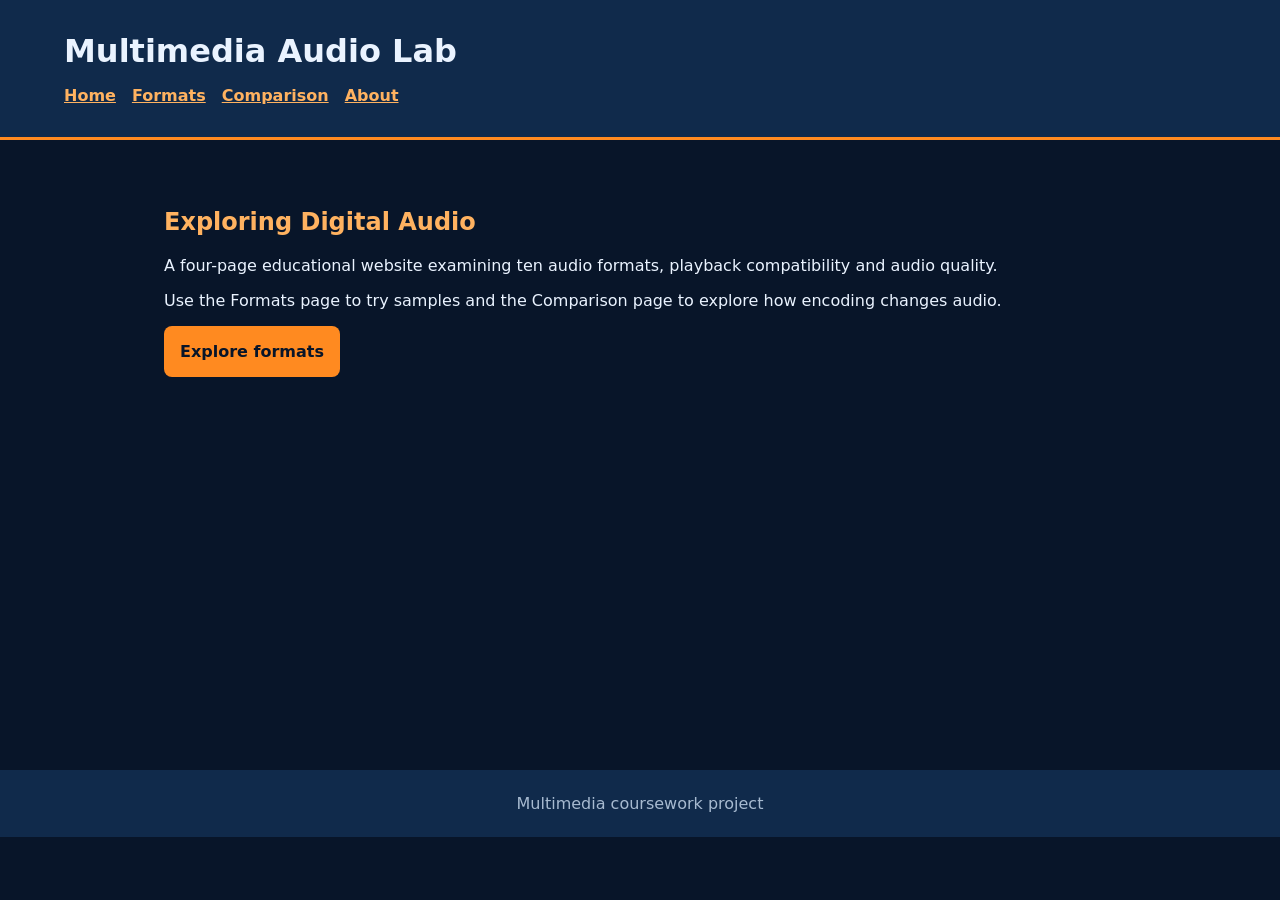
==== index.html @ a099951c "Add files via upload" ====
<!doctype html><html lang="en"><head><meta charset="utf-8"><meta name="viewport" content="width=device-width,initial-scale=1"><title>Multimedia Audio Lab</title><link rel="stylesheet" href="style.css"></head><body><header><h1>Multimedia Audio Lab</h1><nav><a href="index.html">Home</a><a href="formats.html">Formats</a><a href="comparison.html">Comparison</a><a href="about.html">About</a></nav></header><main><h2>Exploring Digital Audio</h2><p>A four-page educational website examining ten audio formats, playback compatibility and audio quality.</p><p>Use the Formats page to try samples and the Comparison page to explore how encoding changes audio.</p><a class="cta" href="formats.html">Explore formats</a></main><footer>Multimedia coursework project</footer></body></html>
---- style.css ----
:root{font-family:system-ui,Arial,sans-serif;color:#eaf3ff;background:#081529}*{box-sizing:border-box}body{margin:0}header{background:#102a4b;padding:2rem 5%;border-bottom:3px solid #ff8a20}h1{margin:0 0 1rem}nav{display:flex;gap:1rem;flex-wrap:wrap}a{color:#ffb260}nav a{font-weight:700}main{max-width:1080px;margin:auto;padding:3rem 5%;min-height:70vh}h2{color:#ffb260}.grid{display:grid;grid-template-columns:repeat(auto-fit,minmax(245px,1fr));gap:1rem}article{background:#142c4b;padding:1.3rem;border-radius:12px;border:1px solid #294a70}audio{width:100%}.cta{display:inline-block;background:#ff8a20;color:#081529;padding:1rem;border-radius:8px;font-weight:700;text-decoration:none}footer{text-align:center;padding:1.5rem;background:#102a4b;color:#a7bad0}small{color:#b7c7d9}
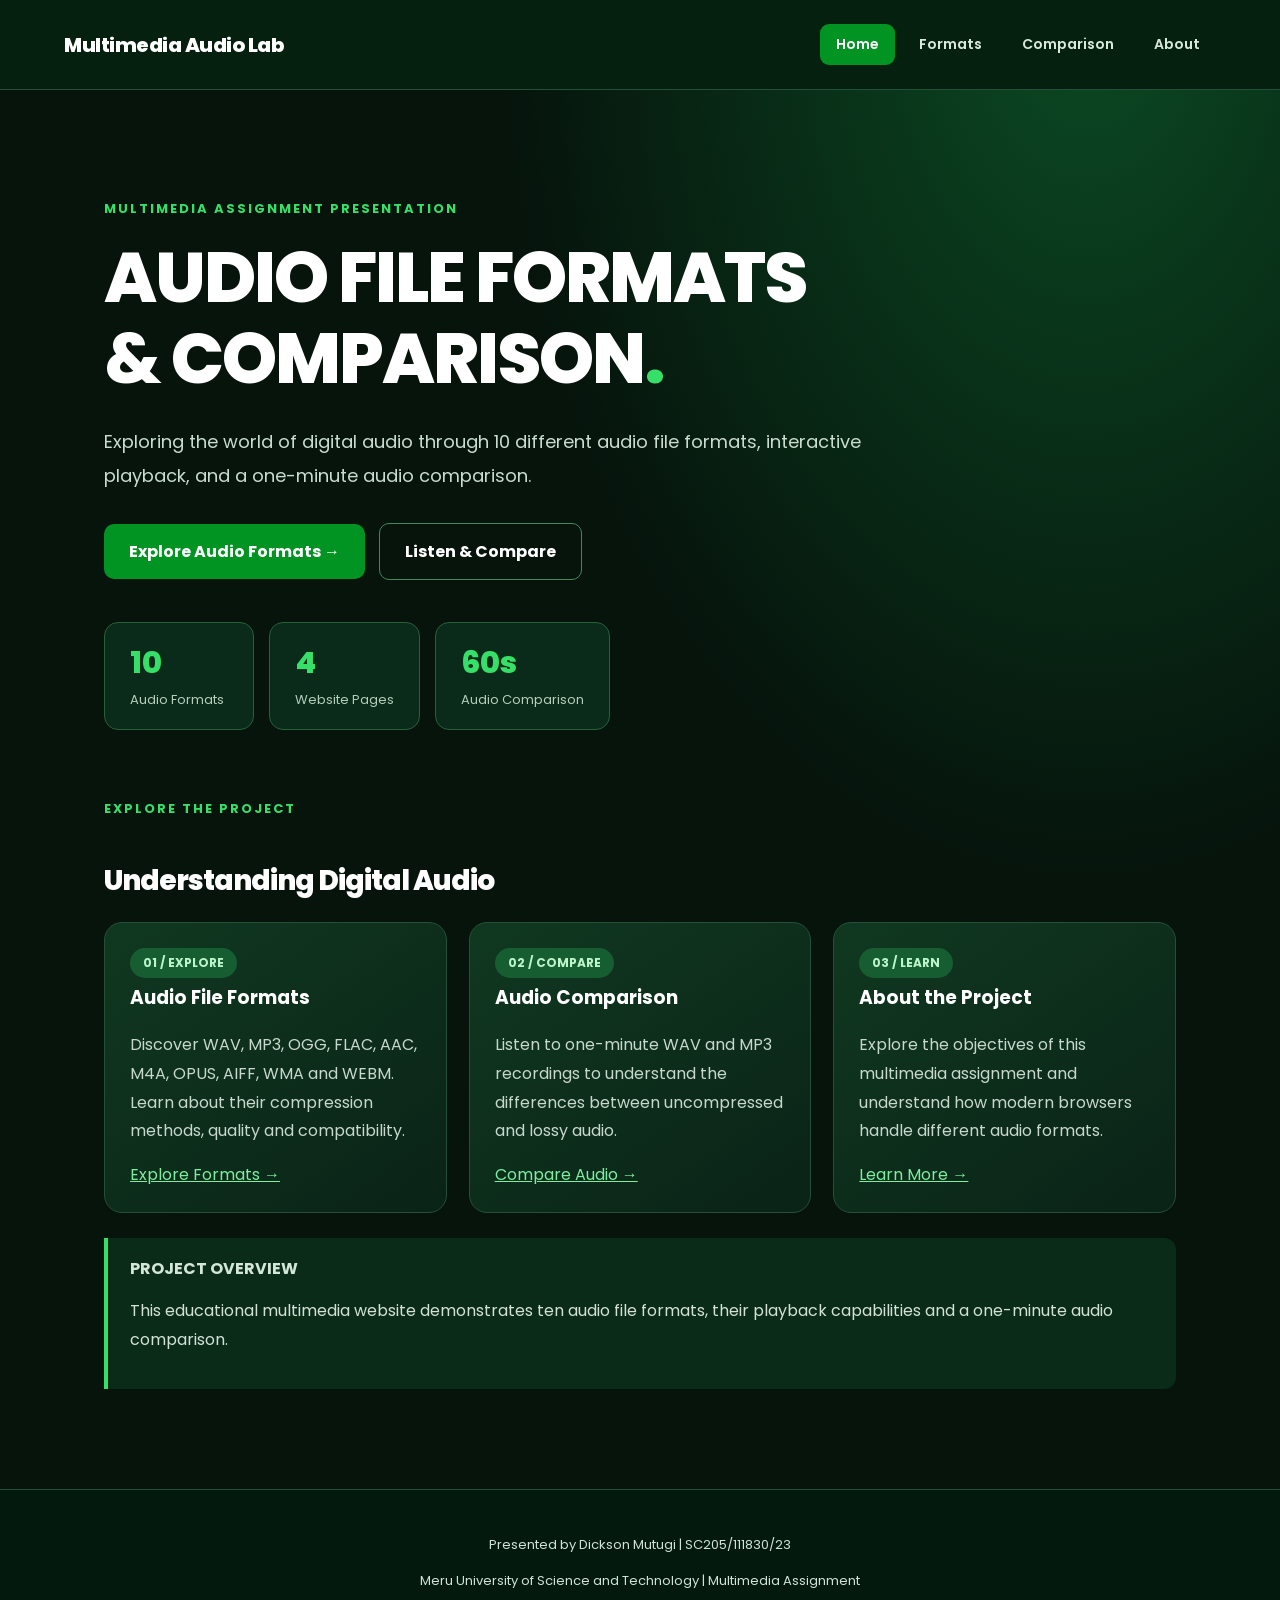
==== commit a419bb3d: "Redesign multimedia website and improve audio playback" ====
--- a/index.html
+++ b/index.html
@@ -1 +1,169 @@
-<!doctype html><html lang="en"><head><meta charset="utf-8"><meta name="viewport" content="width=device-width,initial-scale=1"><title>Multimedia Audio Lab</title><link rel="stylesheet" href="style.css"></head><body><header><h1>Multimedia Audio Lab</h1><nav><a href="index.html">Home</a><a href="formats.html">Formats</a><a href="comparison.html">Comparison</a><a href="about.html">About</a></nav></header><main><h2>Exploring Digital Audio</h2><p>A four-page educational website examining ten audio formats, playback compatibility and audio quality.</p><p>Use the Formats page to try samples and the Comparison page to explore how encoding changes audio.</p><a class="cta" href="formats.html">Explore formats</a></main><footer>Multimedia coursework project</footer></body></html>
+
+<!DOCTYPE html>
+<html lang="en">
+<head>
+  <meta charset="UTF-8">
+  <meta name="viewport"
+        content="width=device-width, initial-scale=1.0">
+
+  <title>Multimedia Audio Lab | Home</title>
+
+  <link rel="stylesheet" href="style.css">
+</head>
+
+<body>
+
+<header>
+  <h1>Multimedia Audio Lab</h1>
+
+  <nav aria-label="Main navigation">
+    <a href="index.html" aria-current="page">Home</a>
+    <a href="formats.html">Formats</a>
+    <a href="comparison.html">Comparison</a>
+    <a href="about.html">About</a>
+  </nav>
+</header>
+
+<main>
+
+  <section class="hero">
+
+    <span class="eyebrow">
+      MULTIMEDIA ASSIGNMENT PRESENTATION
+    </span>
+
+    <h2>
+      AUDIO FILE FORMATS
+      <br>
+      &amp; COMPARISON<span style="color:#35df68">.</span>
+    </h2>
+
+    <p class="lead">
+      Exploring the world of digital audio through
+      10 different audio file formats, interactive
+      playback, and a one-minute audio comparison.
+    </p>
+
+    <a href="formats.html" class="cta">
+      Explore Audio Formats →
+    </a>
+
+    <a href="comparison.html" class="cta secondary">
+      Listen &amp; Compare
+    </a>
+
+    <div class="stats">
+
+      <div class="stat">
+        <strong>10</strong>
+        <span>Audio Formats</span>
+      </div>
+
+      <div class="stat">
+        <strong>4</strong>
+        <span>Website Pages</span>
+      </div>
+
+      <div class="stat">
+        <strong>60s</strong>
+        <span>Audio Comparison</span>
+      </div>
+
+    </div>
+
+  </section>
+
+  <section>
+
+    <span class="eyebrow">
+      EXPLORE THE PROJECT
+    </span>
+
+    <h2 class="section-heading">
+      Understanding Digital Audio
+    </h2>
+
+    <div class="grid">
+
+      <article>
+        <span class="badge">01 / EXPLORE</span>
+
+        <h3>Audio File Formats</h3>
+
+        <p>
+          Discover WAV, MP3, OGG, FLAC, AAC,
+          M4A, OPUS, AIFF, WMA and WEBM.
+          Learn about their compression methods,
+          quality and compatibility.
+        </p>
+
+        <a href="formats.html">
+          Explore Formats →
+        </a>
+      </article>
+
+      <article>
+        <span class="badge">02 / COMPARE</span>
+
+        <h3>Audio Comparison</h3>
+
+        <p>
+          Listen to one-minute WAV and MP3
+          recordings to understand the differences
+          between uncompressed and lossy audio.
+        </p>
+
+        <a href="comparison.html">
+          Compare Audio →
+        </a>
+      </article>
+
+      <article>
+        <span class="badge">03 / LEARN</span>
+
+        <h3>About the Project</h3>
+
+        <p>
+          Explore the objectives of this multimedia
+          assignment and understand how modern
+          browsers handle different audio formats.
+        </p>
+
+        <a href="about.html">
+          Learn More →
+        </a>
+      </article>
+
+    </div>
+
+  </section>
+
+  <section class="notice">
+
+    <strong>PROJECT OVERVIEW</strong>
+
+    <p>
+      This educational multimedia website
+      demonstrates ten audio file formats,
+      their playback capabilities and a
+      one-minute audio comparison.
+    </p>
+
+  </section>
+
+</main>
+
+<footer>
+  <p>
+    Presented by Dickson Mutugi |
+    SC205/111830/23
+  </p>
+
+  <p>
+    Meru University of Science and Technology
+    | Multimedia Assignment
+  </p>
+</footer>
+
+</body>
+</html>
--- a/style.css
+++ b/style.css
@@ -1 +1,352 @@
-:root{font-family:system-ui,Arial,sans-serif;color:#eaf3ff;background:#081529}*{box-sizing:border-box}body{margin:0}header{background:#102a4b;padding:2rem 5%;border-bottom:3px solid #ff8a20}h1{margin:0 0 1rem}nav{display:flex;gap:1rem;flex-wrap:wrap}a{color:#ffb260}nav a{font-weight:700}main{max-width:1080px;margin:auto;padding:3rem 5%;min-height:70vh}h2{color:#ffb260}.grid{display:grid;grid-template-columns:repeat(auto-fit,minmax(245px,1fr));gap:1rem}article{background:#142c4b;padding:1.3rem;border-radius:12px;border:1px solid #294a70}audio{width:100%}.cta{display:inline-block;background:#ff8a20;color:#081529;padding:1rem;border-radius:8px;font-weight:700;text-decoration:none}footer{text-align:center;padding:1.5rem;background:#102a4b;color:#a7bad0}small{color:#b7c7d9}
+
+@import url('https://fonts.googleapis.com/css2?family=Poppins:wght@400;500;600;700;800&display=swap');
+
+:root {
+  --green: #019423;
+  --bright-green: #35df68;
+  --dark: #06140c;
+  --dark-green: #092c17;
+  --card: #103820;
+  --white: #ffffff;
+  --muted: #b6cdbd;
+  --border: #245039;
+}
+
+* {
+  box-sizing: border-box;
+}
+
+html {
+  scroll-behavior: smooth;
+}
+
+body {
+  margin: 0;
+  min-height: 100vh;
+  font-family: 'Poppins', sans-serif;
+  color: var(--white);
+  background:
+    radial-gradient(ellipse at 85% 0%, #0b4923, transparent 38%),
+    var(--dark);
+}
+
+/* HEADER AND NAVIGATION */
+
+header {
+  padding: 24px 5%;
+  background: #05200f;
+  border-bottom: 1px solid var(--border);
+  display: flex;
+  align-items: center;
+  justify-content: space-between;
+  gap: 24px;
+  flex-wrap: wrap;
+}
+
+header h1 {
+  font-size: 20px;
+  font-weight: 800;
+  margin: 0;
+  letter-spacing: -0.5px;
+}
+
+nav {
+  display: flex;
+  flex-wrap: wrap;
+  gap: 8px;
+}
+
+nav a {
+  color: #d8e8dd;
+  text-decoration: none;
+  font-size: 14px;
+  font-weight: 600;
+  padding: 10px 16px;
+  border-radius: 9px;
+  transition: 0.25s ease;
+}
+
+nav a:hover,
+nav a[aria-current="page"] {
+  color: white;
+  background: var(--green);
+}
+
+/* MAIN CONTENT */
+
+main {
+  max-width: 1200px;
+  min-height: 75vh;
+  margin: auto;
+  padding: 65px 5%;
+}
+
+h1, h2, h3 {
+  font-family: 'Poppins', sans-serif;
+}
+
+h2 {
+  font-weight: 800;
+  letter-spacing: -1px;
+}
+
+h3 {
+  font-weight: 700;
+}
+
+p {
+  line-height: 1.8;
+  color: #d2e2d7;
+}
+
+a {
+  color: #7aefa0;
+}
+
+a:hover {
+  color: white;
+}
+
+/* HERO SECTION */
+
+.hero {
+  padding: 40px 0 65px;
+  max-width: 900px;
+}
+
+.eyebrow {
+  color: var(--bright-green);
+  font-size: 13px;
+  font-weight: 700;
+  letter-spacing: 2px;
+  text-transform: uppercase;
+}
+
+.hero h2,
+.page-title {
+  font-size: clamp(38px, 5.5vw, 76px);
+  font-weight: 800;
+  line-height: 1.15;
+  letter-spacing: -2px;
+  margin: 18px 0 25px;
+}
+
+.lead {
+  font-size: 18px;
+  line-height: 1.9;
+  color: #c9dccf;
+  max-width: 800px;
+}
+
+/* BUTTONS */
+
+.cta {
+  display: inline-block;
+  background: var(--green);
+  color: white;
+  text-decoration: none;
+  padding: 15px 25px;
+  margin: 12px 10px 12px 0;
+  border-radius: 10px;
+  font-weight: 700;
+  transition: 0.25s ease;
+}
+
+.cta:hover {
+  background: #02b52d;
+  color: white;
+  transform: translateY(-2px);
+}
+
+.cta.secondary {
+  background: transparent;
+  border: 1px solid #48865a;
+}
+
+/* CARDS AND GRID */
+
+.grid {
+  display: grid;
+  grid-template-columns:
+    repeat(auto-fit, minmax(270px, 1fr));
+  gap: 22px;
+}
+
+article,
+.panel {
+  background: linear-gradient(
+    145deg,
+    #103820,
+    #0a2317
+  );
+  border: 1px solid var(--border);
+  border-radius: 18px;
+  padding: 25px;
+  transition: 0.3s ease;
+}
+
+article:hover {
+  border-color: var(--bright-green);
+  transform: translateY(-4px);
+  box-shadow: 0 15px 35px rgba(0,0,0,0.2);
+}
+
+article h2,
+article h3 {
+  color: white;
+  margin-top: 5px;
+}
+
+article p {
+  color: #c7d8cd;
+}
+
+/* AUDIO PLAYERS */
+
+audio {
+  width: 100%;
+  max-width: 100%;
+  margin: 15px 0;
+  accent-color: var(--green);
+}
+
+.format-label {
+  display: inline-block;
+  color: var(--bright-green);
+  font-size: 12px;
+  font-weight: 700;
+  letter-spacing: 1px;
+  text-transform: uppercase;
+  margin-bottom: 8px;
+}
+
+.format-card h2 {
+  font-size: 28px;
+  letter-spacing: -0.5px;
+}
+
+.format-card small {
+  display: block;
+  color: var(--muted);
+  line-height: 1.7;
+}
+
+.format-card a {
+  font-weight: 600;
+}
+
+/* INFORMATION PANELS */
+
+.notice {
+  background: #0b2b19;
+  border-left: 4px solid var(--bright-green);
+  border-radius: 0 12px 12px 0;
+  padding: 18px 22px;
+  margin: 25px 0 35px;
+  color: #d3e6d9;
+}
+
+.section-heading {
+  font-size: 28px;
+  margin: 40px 0 20px;
+}
+
+.badge {
+  display: inline-block;
+  background: #175d32;
+  color: #bdf5ca;
+  padding: 6px 13px;
+  border-radius: 30px;
+  font-size: 12px;
+  font-weight: 700;
+}
+
+.info-list {
+  padding-left: 22px;
+  line-height: 2.1;
+  color: #c9dccf;
+}
+
+/* STATISTICS */
+
+.stats {
+  display: flex;
+  flex-wrap: wrap;
+  gap: 15px;
+  margin-top: 30px;
+}
+
+.stat {
+  background: #0a2b19;
+  border: 1px solid #27613a;
+  border-radius: 14px;
+  padding: 18px 25px;
+  min-width: 150px;
+}
+
+.stat strong {
+  display: block;
+  font-size: 30px;
+  font-weight: 800;
+  color: var(--bright-green);
+}
+
+.stat span {
+  color: var(--muted);
+  font-size: 13px;
+}
+
+/* FOOTER */
+
+footer {
+  background: #04190d;
+  color: #a9c1b0;
+  text-align: center;
+  padding: 30px 5%;
+  font-size: 13px;
+  border-top: 1px solid var(--border);
+}
+
+/* RESPONSIVE DESIGN */
+
+@media (max-width: 768px) {
+  header {
+    padding: 20px 5%;
+  }
+
+  header h1 {
+    font-size: 18px;
+  }
+
+  nav a {
+    font-size: 12px;
+    padding: 8px 10px;
+  }
+
+  main {
+    padding: 40px 5%;
+  }
+
+  .hero {
+    padding: 20px 0 40px;
+  }
+
+  .hero h2,
+  .page-title {
+    font-size: 38px;
+    letter-spacing: -1px;
+  }
+
+  .lead {
+    font-size: 15px;
+  }
+
+  .grid {
+    grid-template-columns: 1fr;
+  }
+
+  .stat {
+    flex: 1;
+    min-width: 120px;
+  }
+}
